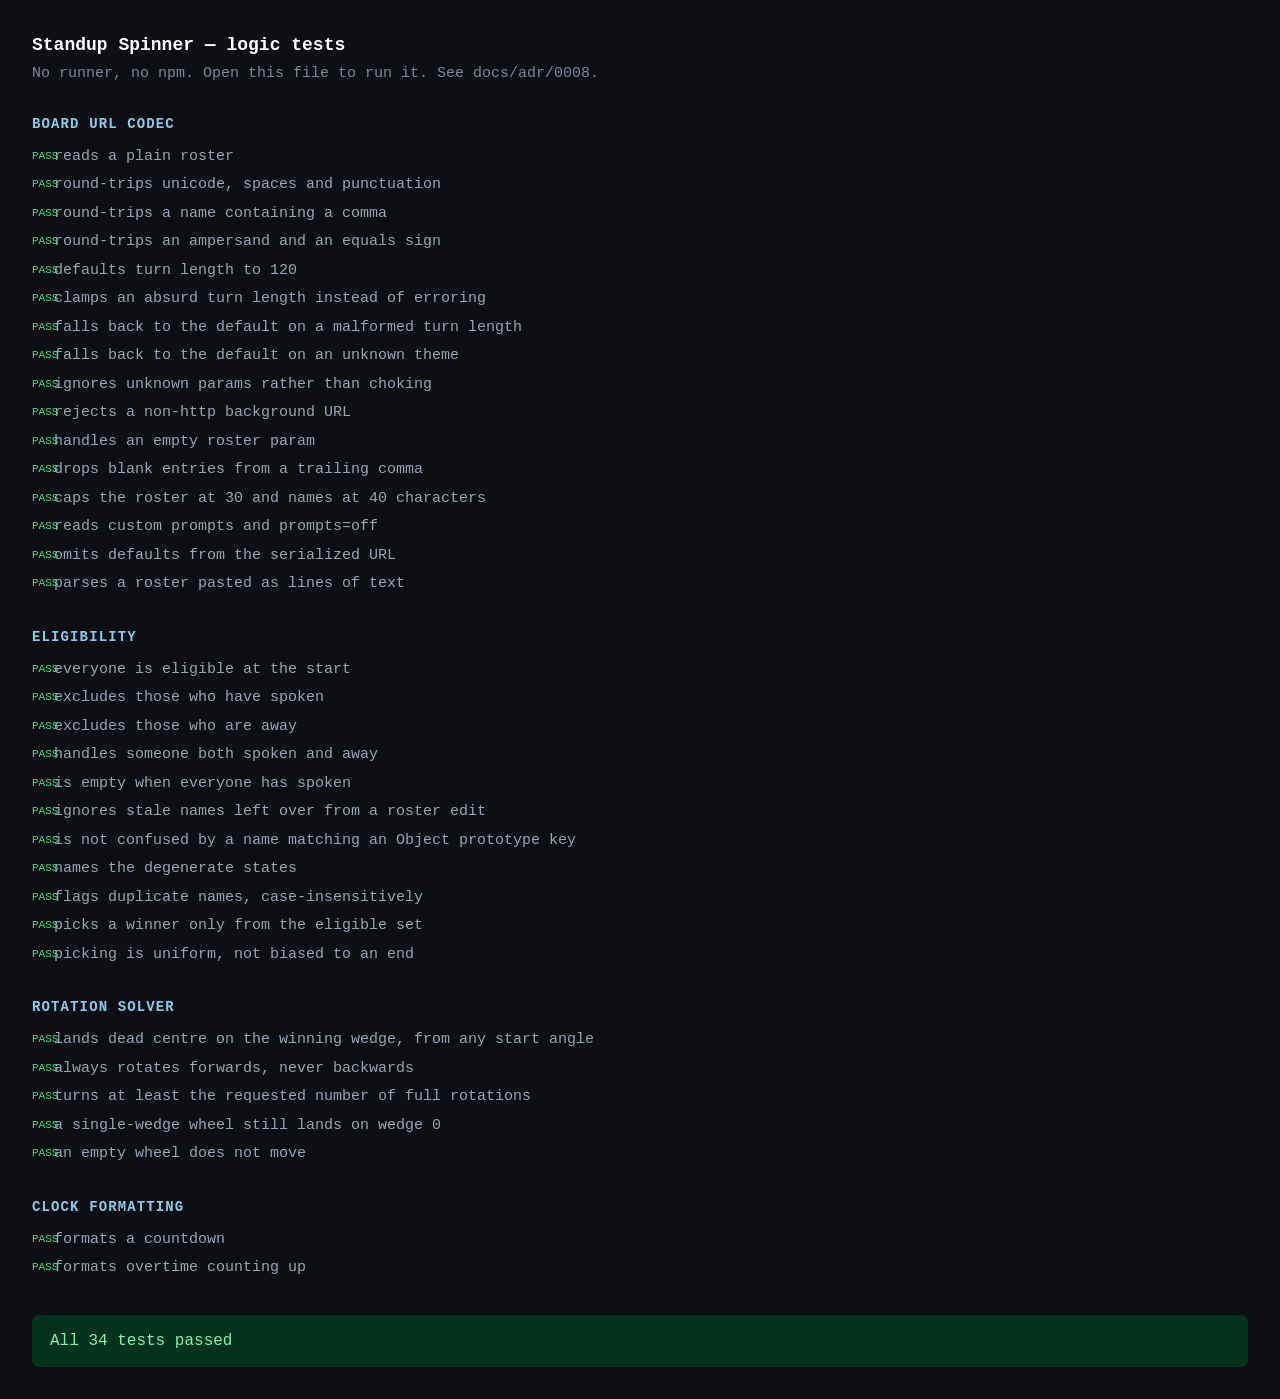
==== tests.html @ c81815bb "Domain model, decisions, wheel logic and canvas renderer CONTEXT.md and six ADRs capture the design " ====
<!DOCTYPE html>
<html lang="en">
<head>
<meta charset="utf-8">
<title>Standup Spinner — tests</title>
<style>
  body { font: 15px/1.5 ui-monospace, SFMono-Regular, Menlo, monospace;
         background: #0d0f14; color: #d7dce5; margin: 0; padding: 32px; }
  h1 { font-size: 18px; margin: 0 0 4px; color: #fff; }
  .sub { color: #7d879c; margin-bottom: 24px; }
  h2 { font-size: 14px; margin: 28px 0 8px; color: #8ecae6; text-transform: uppercase; letter-spacing: .08em; }
  .case { padding: 3px 0 3px 22px; position: relative; }
  .case::before { position: absolute; left: 0; }
  .pass::before { content: "PASS"; color: #4ade80; font-size: 11px; top: 5px; }
  .fail::before { content: "FAIL"; color: #f87171; font-size: 11px; top: 5px; }
  .pass { color: #9aa4b8; }
  .fail { color: #fca5a5; }
  .detail { color: #f87171; padding-left: 22px; font-size: 13px; }
  #summary { margin-top: 32px; padding: 14px 18px; border-radius: 8px; font-size: 16px; }
  .ok { background: #04331d; color: #86efac; }
  .bad { background: #3b0d0d; color: #fca5a5; }
</style>
</head>
<body>
<h1>Standup Spinner — logic tests</h1>
<div class="sub">No runner, no npm. Open this file to run it. See docs/adr/0008.</div>
<div id="out"></div>
<div id="summary"></div>

<script src="app.js"></script>
<script>
(function () {
  var S = window.Spinner;
  var out = document.getElementById('out');
  var passed = 0, failed = 0;

  function suite(name) {
    var h = document.createElement('h2');
    h.textContent = name;
    out.appendChild(h);
  }

  function test(name, fn) {
    var row = document.createElement('div');
    try {
      fn();
      row.className = 'case pass';
      row.textContent = name;
      passed++;
    } catch (err) {
      row.className = 'case fail';
      row.textContent = name;
      var detail = document.createElement('div');
      detail.className = 'detail';
      detail.textContent = err.message;
      out.appendChild(row);
      out.appendChild(detail);
      failed++;
      return;
    }
    out.appendChild(row);
  }

  function eq(actual, expected, note) {
    var a = JSON.stringify(actual), b = JSON.stringify(expected);
    if (a !== b) throw new Error((note ? note + ': ' : '') + 'expected ' + b + ', got ' + a);
  }

  function ok(value, note) {
    if (!value) throw new Error(note || 'expected truthy, got ' + JSON.stringify(value));
  }

  /* ---------------------------------------------------- the Board URL codec */
  suite('Board URL codec');

  test('reads a plain roster', function () {
    eq(S.parseBoard('?p=Ayesha,Tom,Jo').participants, ['Ayesha', 'Tom', 'Jo']);
  });

  test('round-trips unicode, spaces and punctuation', function () {
    var names = ['Zoë', 'Tom B.', '李雷', 'Ana-María', 'Jo 🎉'];
    var qs = S.serializeBoard({ participants: names });
    eq(S.parseBoard(qs).participants, names);
  });

  test('round-trips a name containing a comma', function () {
    var names = ['Smith, John', 'Jo'];
    eq(S.parseBoard(S.serializeBoard({ participants: names })).participants, names);
  });

  test('round-trips an ampersand and an equals sign', function () {
    var names = ['Tom & Jerry', 'a=b'];
    eq(S.parseBoard(S.serializeBoard({ participants: names })).participants, names);
  });

  test('defaults turn length to 120', function () {
    eq(S.parseBoard('?p=Jo').turnSeconds, 120);
  });

  test('clamps an absurd turn length instead of erroring', function () {
    eq(S.parseBoard('?p=Jo&t=99999').turnSeconds, 3600);
    eq(S.parseBoard('?p=Jo&t=2').turnSeconds, 15);
  });

  test('falls back to the default on a malformed turn length', function () {
    eq(S.parseBoard('?p=Jo&t=banana').turnSeconds, 120);
  });

  test('falls back to the default on an unknown theme', function () {
    eq(S.parseBoard('?p=Jo&theme=chartreuse').theme, 'showtime');
  });

  test('ignores unknown params rather than choking', function () {
    eq(S.parseBoard('?p=Jo&somethingNew=1&v=7').participants, ['Jo']);
  });

  test('rejects a non-http background URL', function () {
    eq(S.parseBoard('?p=Jo&bg=javascript%3Aalert(1)').background, '');
    eq(S.parseBoard('?p=Jo&bg=' + encodeURIComponent('https://x.test/a.png')).background,
       'https://x.test/a.png');
  });

  test('handles an empty roster param', function () {
    eq(S.parseBoard('?p=').participants, []);
    eq(S.parseBoard('').participants, []);
  });

  test('drops blank entries from a trailing comma', function () {
    eq(S.parseBoard('?p=Jo,,Tom,').participants, ['Jo', 'Tom']);
  });

  test('caps the roster at 30 and names at 40 characters', function () {
    var many = [];
    for (var i = 0; i < 40; i++) many.push('P' + i);
    eq(S.parseBoard(S.serializeBoard({ participants: many })).participants.length, 30);
    var long = new Array(80).join('x');
    eq(S.parseBoard(S.serializeBoard({ participants: [long] })).participants[0].length, 40);
  });

  test('reads custom prompts and prompts=off', function () {
    eq(S.parseBoard('?p=Jo&prompts=off').prompts, []);
    eq(S.parseBoard(S.serializeBoard({ participants: ['Jo'], prompts: ['Done', 'Next'] })).prompts,
       ['Done', 'Next']);
  });

  test('omits defaults from the serialized URL', function () {
    eq(S.serializeBoard({ participants: ['Jo'], turnSeconds: 120, theme: 'showtime',
                          prompts: S.DEFAULT_PROMPTS }), '?p=Jo');
  });

  test('parses a roster pasted as lines of text', function () {
    eq(S.parseRosterText('  Ayesha \n\nTom B.\n  \nJo\n'), ['Ayesha', 'Tom B.', 'Jo']);
  });

  /* ------------------------------------------------------------ eligibility */
  suite('Eligibility');

  test('everyone is eligible at the start', function () {
    eq(S.eligible(['A', 'B', 'C'], [], []), ['A', 'B', 'C']);
  });

  test('excludes those who have spoken', function () {
    eq(S.eligible(['A', 'B', 'C'], ['B'], []), ['A', 'C']);
  });

  test('excludes those who are away', function () {
    eq(S.eligible(['A', 'B', 'C'], [], ['C']), ['A', 'B']);
  });

  test('handles someone both spoken and away', function () {
    eq(S.eligible(['A', 'B'], ['A'], ['A']), ['B']);
  });

  test('is empty when everyone has spoken', function () {
    eq(S.eligible(['A', 'B'], ['A', 'B'], []), []);
  });

  test('ignores stale names left over from a roster edit', function () {
    eq(S.eligible(['A', 'B'], ['Removed'], ['AlsoGone']), ['A', 'B']);
  });

  test('is not confused by a name matching an Object prototype key', function () {
    eq(S.eligible(['constructor', 'toString', 'A'], ['toString'], []), ['constructor', 'A']);
  });

  test('names the degenerate states', function () {
    eq(S.rosterState([], [], []), 'setup');
    eq(S.rosterState(['A', 'B'], [], ['A', 'B']), 'all-away');
    eq(S.rosterState(['A', 'B'], ['A'], []), 'ready');
    eq(S.rosterState(['A', 'B'], ['A'], ['B']), 'complete');
    eq(S.rosterState(['A'], [], []), 'ready');
  });

  test('flags duplicate names, case-insensitively', function () {
    eq(S.findDuplicates(['Tom', 'Jo', 'tom']), ['tom']);
    eq(S.findDuplicates(['Tom', 'Jo']), []);
  });

  test('picks a winner only from the eligible set', function () {
    var pool = ['A', 'B', 'C'];
    for (var i = 0; i < 200; i++) ok(pool.indexOf(S.pickWinner(pool)) !== -1);
    eq(S.pickWinner([]), null);
  });

  test('picking is uniform, not biased to an end', function () {
    eq(S.pickWinner(['A', 'B', 'C'], function () { return 0; }), 'A');
    eq(S.pickWinner(['A', 'B', 'C'], function () { return 0.999999; }), 'C');
    eq(S.pickWinner(['A', 'B', 'C'], function () { return 0.5; }), 'B');
  });

  /* --------------------------------------------------------- rotation solver */
  suite('Rotation solver');

  test('lands dead centre on the winning wedge, from any start angle', function () {
    for (var count = 1; count <= 30; count++) {
      for (var idx = 0; idx < count; idx++) {
        for (var s = 0; s < 12; s++) {
          var start = (s / 12) * S.TAU * 3.7;
          var end = S.solveRotation(start, idx, count, 5);
          eq(S.wedgeAtPointer(end, count), idx,
             'count=' + count + ' idx=' + idx + ' start=' + start.toFixed(2));
        }
      }
    }
  });

  test('always rotates forwards, never backwards', function () {
    for (var i = 0; i < 50; i++) {
      var start = Math.random() * 100;
      ok(S.solveRotation(start, i % 8, 8, 4) > start);
    }
  });

  test('turns at least the requested number of full rotations', function () {
    var end = S.solveRotation(0, 3, 7, 5);
    ok(end >= 5 * S.TAU, 'expected at least 5 turns, got ' + (end / S.TAU).toFixed(2));
    ok(end < 6 * S.TAU, 'expected under 6 turns, got ' + (end / S.TAU).toFixed(2));
  });

  test('a single-wedge wheel still lands on wedge 0', function () {
    eq(S.wedgeAtPointer(S.solveRotation(1.234, 0, 1, 3), 1), 0);
  });

  test('an empty wheel does not move', function () {
    eq(S.solveRotation(2.5, 0, 0, 4), 2.5);
  });

  /* ------------------------------------------------------------------ clock */
  suite('Clock formatting');

  test('formats a countdown', function () {
    eq(S.formatRemaining(120), '2:00');
    eq(S.formatRemaining(65), '1:05');
    eq(S.formatRemaining(9), '0:09');
    eq(S.formatRemaining(0), '0:00');
  });

  test('formats overtime counting up', function () {
    eq(S.formatRemaining(-1), '+0:01');
    eq(S.formatRemaining(-75), '+1:15');
  });

  /* ---------------------------------------------------------------- summary */
  var summary = document.getElementById('summary');
  summary.className = failed ? 'bad' : 'ok';
  summary.textContent = failed
    ? failed + ' failed, ' + passed + ' passed'
    : 'All ' + passed + ' tests passed';
})();
</script>
</body>
</html>
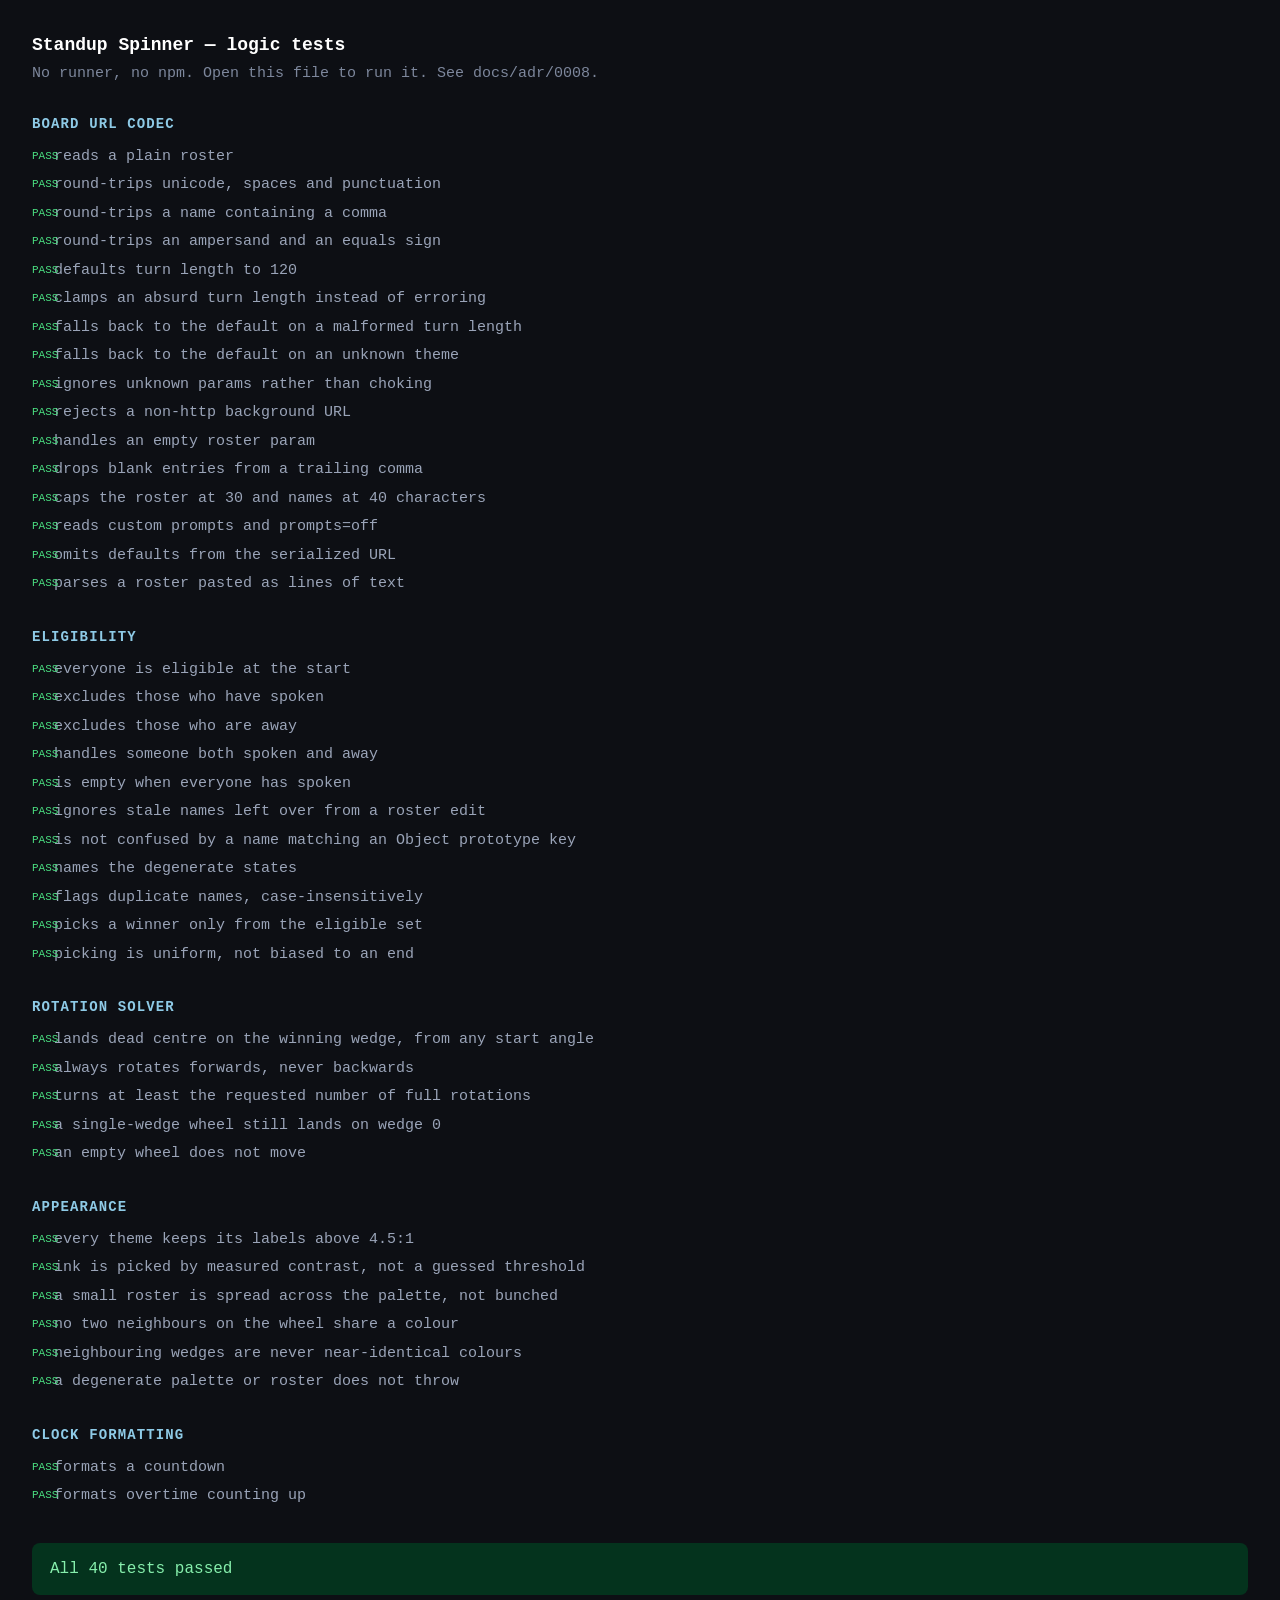
==== commit bfc9a7b5: "Theme picker, background field, sound, accessibility pass and favicon Themes and the background imag" ====
--- a/tests.html
+++ b/tests.html
@@ -245,6 +245,64 @@
     eq(S.solveRotation(2.5, 0, 0, 4), 2.5);
   });
 
+  /* ------------------------------------------------------------- appearance */
+  suite('Appearance');
+
+  test('every theme keeps its labels above 4.5:1', function () {
+    S.themeNames().forEach(function (name) {
+      S.theme(name).wedges.forEach(function (wedge) {
+        var ratio = S.contrastRatio(wedge, S.inkFor(wedge));
+        ok(ratio >= 4.5, name + ' wedge ' + wedge + ' is only ' + ratio.toFixed(2) + ':1');
+      });
+    });
+  });
+
+  test('ink is picked by measured contrast, not a guessed threshold', function () {
+    eq(S.inkFor('#ffffff'), '#161016');
+    eq(S.inkFor('#000000'), '#ffffff');
+    /* A mid-tone orange: white text on this is only 2.6:1. */
+    eq(S.inkFor('#e08d0b'), '#161016');
+  });
+
+  test('a small roster is spread across the palette, not bunched', function () {
+    eq(S.paletteIndex(0, 3, 6), 0);
+    eq(S.paletteIndex(1, 3, 6), 2);
+    eq(S.paletteIndex(2, 3, 6), 4);
+  });
+
+  test('no two neighbours on the wheel share a colour', function () {
+    for (var size = 1; size <= 30; size++) {
+      var colours = [];
+      for (var i = 0; i < size; i++) colours.push(S.paletteIndex(i, size, 6));
+      for (var j = 0; j < size; j++) {
+        var next = colours[(j + 1) % size];
+        if (size === 1) continue;
+        ok(colours[j] !== next,
+           'size ' + size + ': wedge ' + j + ' and ' + ((j + 1) % size) + ' are both ' + colours[j]);
+      }
+    }
+  });
+
+  test('neighbouring wedges are never near-identical colours', function () {
+    /* The wheel wraps, so a palette's first and last entries are neighbours.
+       Mono is deliberately low-contrast between wedges; everything else has
+       considerably more room than this floor. */
+    S.themeNames().forEach(function (name) {
+      var wedges = S.theme(name).wedges;
+      for (var i = 0; i < wedges.length; i++) {
+        var next = wedges[(i + 1) % wedges.length];
+        var apart = S.colourDistance(wedges[i], next);
+        ok(apart >= 90, name + ': ' + wedges[i] + ' and ' + next +
+           ' are only ' + apart.toFixed(0) + ' apart');
+      }
+    });
+  });
+
+  test('a degenerate palette or roster does not throw', function () {
+    eq(S.paletteIndex(0, 0, 6), 0);
+    eq(S.paletteIndex(3, 4, 0), 0);
+  });
+
   /* ------------------------------------------------------------------ clock */
   suite('Clock formatting');
 
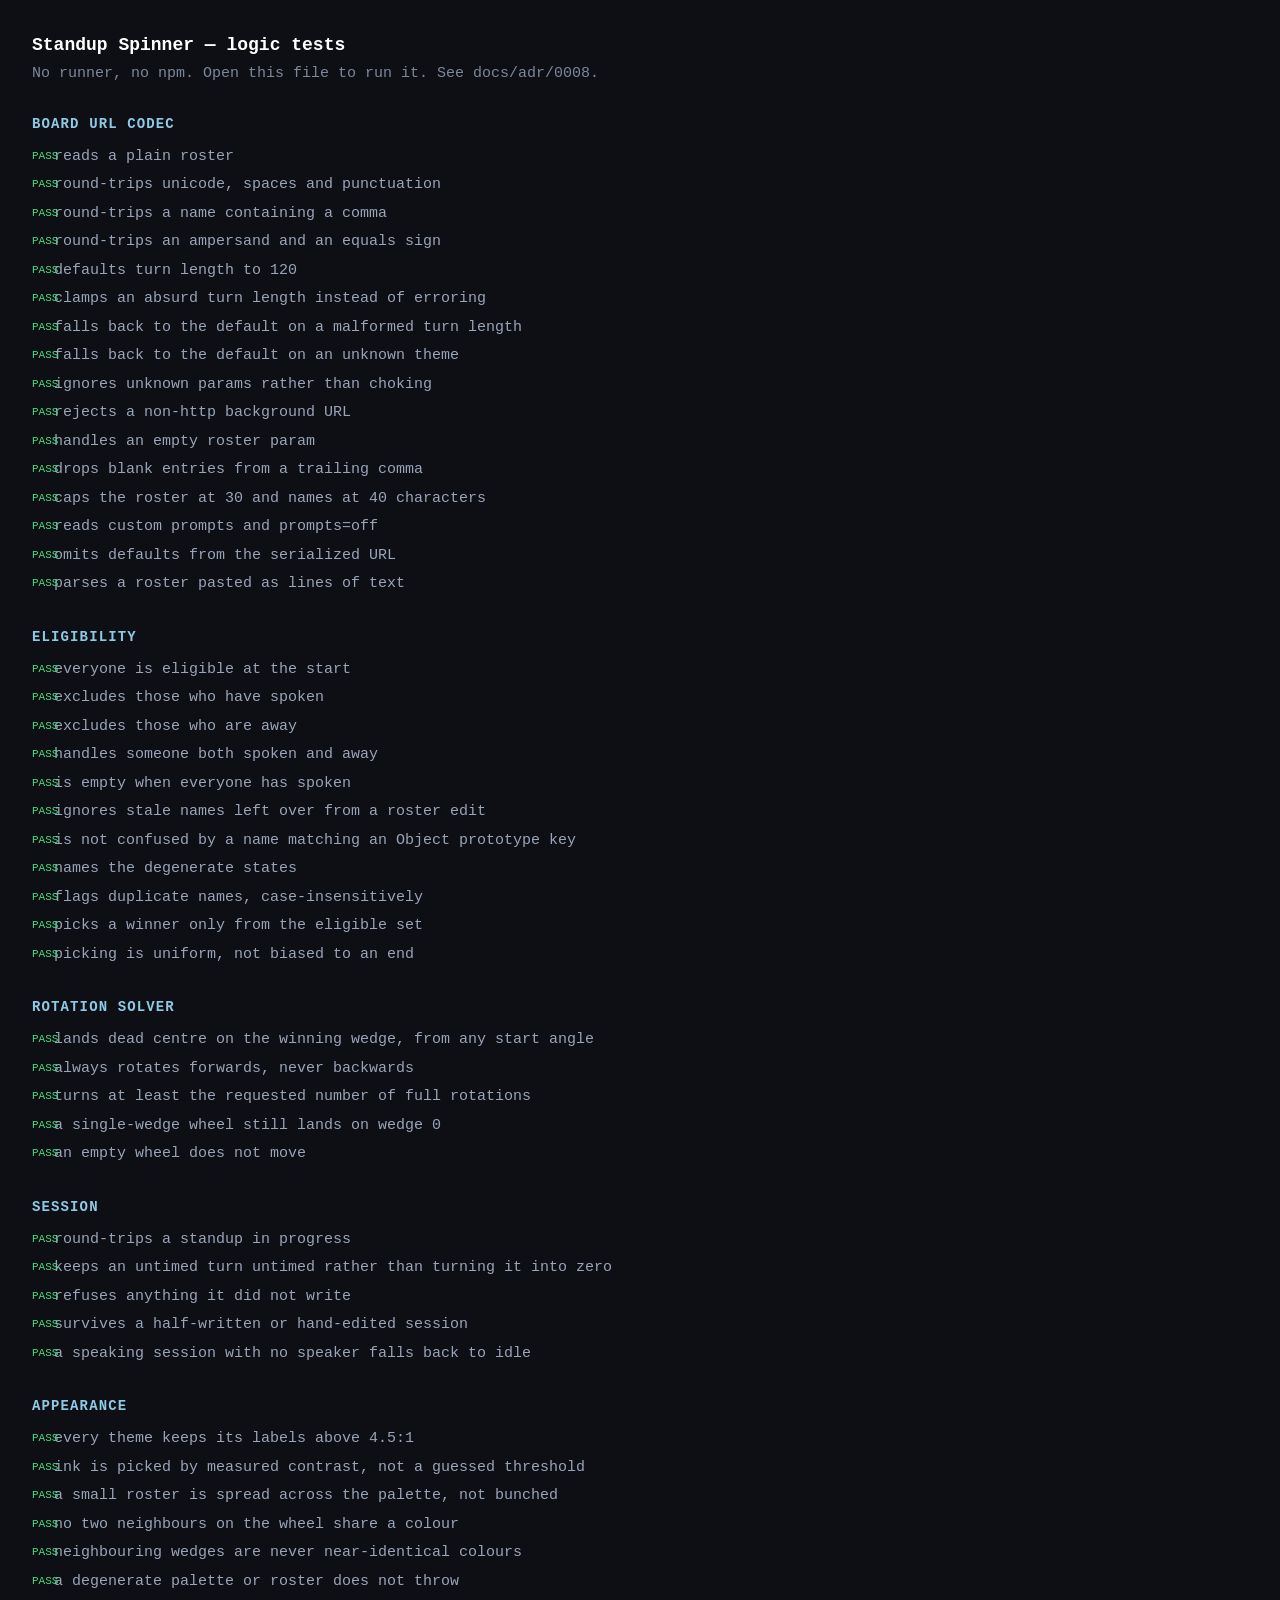
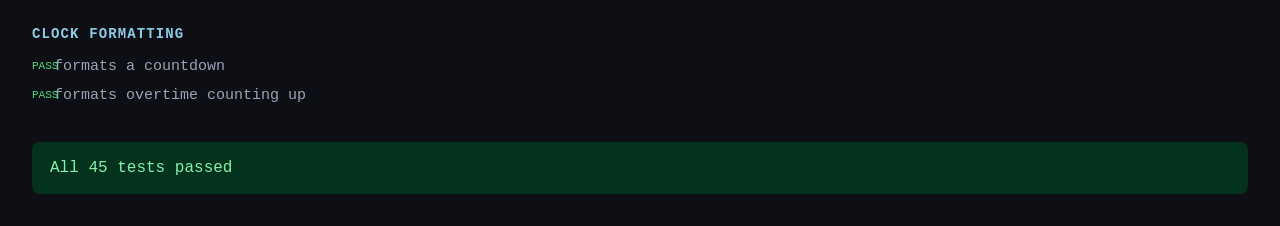
==== commit b5de4452: "Session persistence, and a README for whoever is handed the link ADR 0002 and CONTEXT.md both promis" ====
--- a/tests.html
+++ b/tests.html
@@ -245,6 +245,56 @@
     eq(S.solveRotation(2.5, 0, 0, 4), 2.5);
   });
 
+  /* ---------------------------------------------------------------- session */
+  suite('Session');
+
+  test('round-trips a standup in progress', function () {
+    var state = {
+      spoken: ['Ada', 'Grace'],
+      away: ['Hopper'],
+      speaker: 'Grace',
+      phase: 'speaking',
+      roundStartedAt: 1700000000000,
+      turns: [{ name: 'Ada', seconds: 74.2, overtime: false }],
+      timer: { running: true, since: 1700000000100, accumulated: 500, everStarted: true }
+    };
+    var back = S.unpackSession(JSON.stringify(S.packSession(state)));
+    eq(back.spoken, state.spoken);
+    eq(back.away, state.away);
+    eq(back.speaker, 'Grace');
+    eq(back.phase, 'speaking');
+    eq(back.turns, state.turns);
+    eq(back.timer, state.timer);
+  });
+
+  test('keeps an untimed turn untimed rather than turning it into zero', function () {
+    var packed = S.packSession({
+      spoken: [], away: [], speaker: null, phase: 'idle', roundStartedAt: null,
+      turns: [{ name: 'Ada', seconds: null, overtime: false }],
+      timer: {}
+    });
+    eq(S.unpackSession(JSON.stringify(packed)).turns[0].seconds, null);
+  });
+
+  test('refuses anything it did not write', function () {
+    eq(S.unpackSession('not json at all'), null);
+    eq(S.unpackSession('{"v":99,"spoken":["Ada"]}'), null);
+    eq(S.unpackSession(null), null);
+    eq(S.unpackSession('[]'), null);
+  });
+
+  test('survives a half-written or hand-edited session', function () {
+    var back = S.unpackSession('{"v":1,"spoken":"Ada","turns":[{"nope":1},null],"phase":"banana"}');
+    eq(back.spoken, []);
+    eq(back.turns, []);
+    eq(back.phase, 'idle');
+    eq(back.timer.accumulated, 0);
+  });
+
+  test('a speaking session with no speaker falls back to idle', function () {
+    eq(S.unpackSession('{"v":1,"phase":"speaking"}').phase, 'idle');
+  });
+
   /* ------------------------------------------------------------- appearance */
   suite('Appearance');
 
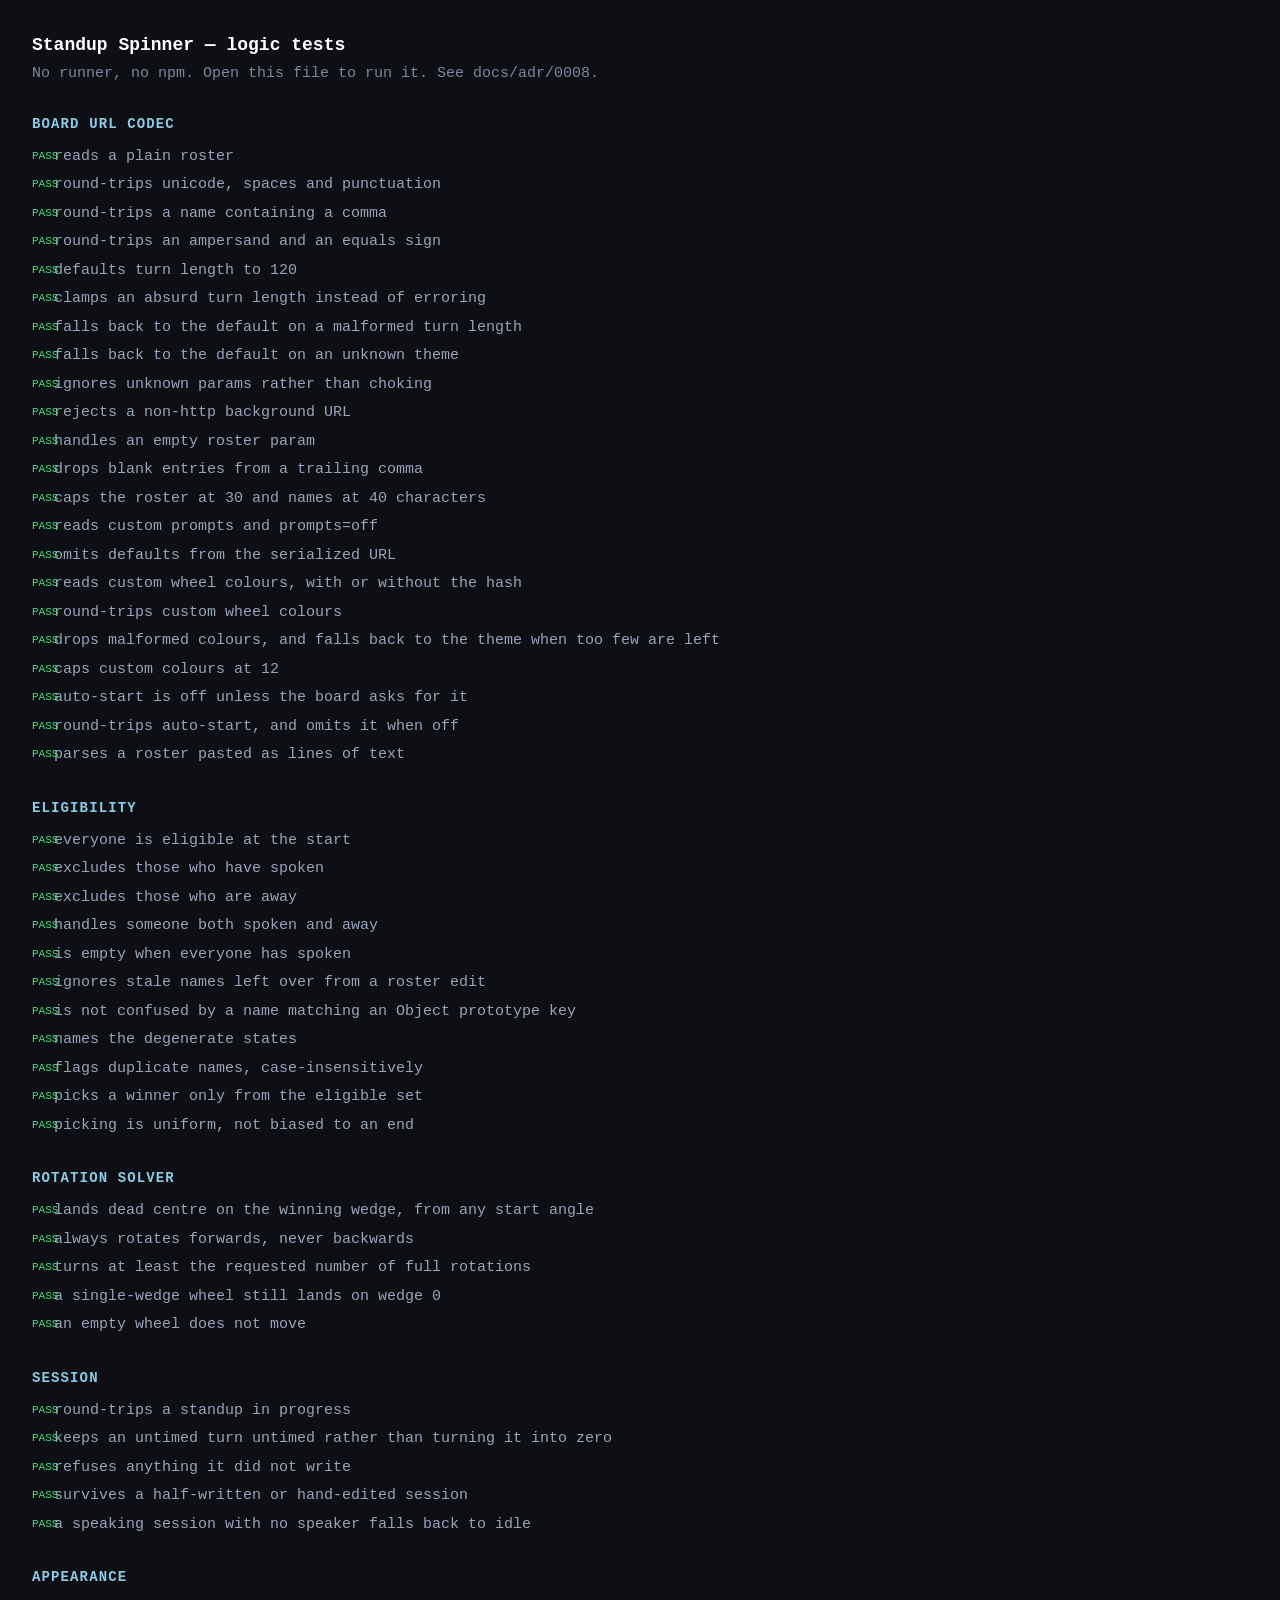
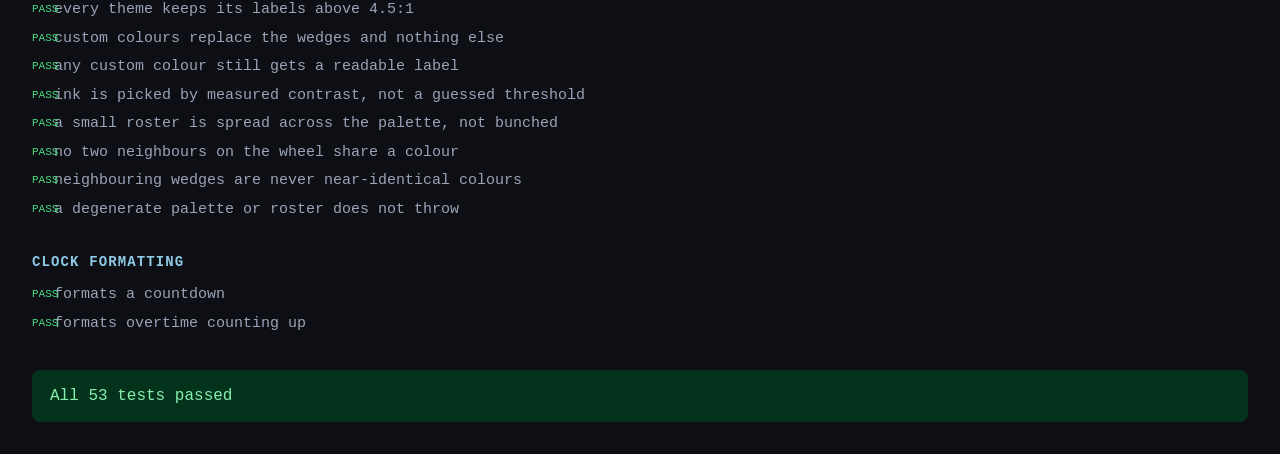
==== commit e61f5508: "Custom wheel colours, and a clock that can start itself A Board can now carry its own wedge colours " ====
--- a/tests.html
+++ b/tests.html
@@ -148,6 +148,46 @@
                           prompts: S.DEFAULT_PROMPTS }), '?p=Jo');
   });
 
+  test('reads custom wheel colours, with or without the hash', function () {
+    eq(S.parseBoard('?p=Jo&colors=c1121f,%23F2B705,0af').colours,
+       ['#c1121f', '#f2b705', '#00aaff']);
+  });
+
+  test('round-trips custom wheel colours', function () {
+    var colours = ['#112233', '#445566', '#778899'];
+    var qs = S.serializeBoard({ participants: ['Jo'], colours: colours });
+    eq(qs, '?p=Jo&colors=112233,445566,778899');
+    eq(S.parseBoard(qs).colours, colours);
+  });
+
+  test('drops malformed colours, and falls back to the theme when too few are left', function () {
+    eq(S.parseBoard('?p=Jo&colors=112233,banana,445566,12345').colours, ['#112233', '#445566']);
+    eq(S.parseBoard('?p=Jo&colors=112233,banana').colours, []);
+    eq(S.parseBoard('?p=Jo&colors=').colours, []);
+    eq(S.parseBoard('?p=Jo').colours, []);
+  });
+
+  test('caps custom colours at 12', function () {
+    var many = [];
+    for (var i = 0; i < 20; i++) many.push('0000' + (i + 16).toString(16));
+    eq(S.parseBoard('?p=Jo&colors=' + many.join(',')).colours.length, 12);
+  });
+
+  test('auto-start is off unless the board asks for it', function () {
+    eq(S.parseBoard('?p=Jo').autoStart, false);
+    eq(S.parseBoard('?p=Jo&autostart=on').autoStart, true);
+    eq(S.parseBoard('?p=Jo&autostart=1').autoStart, true);
+    eq(S.parseBoard('?p=Jo&autostart=off').autoStart, false);
+    eq(S.parseBoard('?p=Jo&autostart=banana').autoStart, false);
+    eq(S.parseBoard('?p=Jo&autostart').autoStart, false);
+  });
+
+  test('round-trips auto-start, and omits it when off', function () {
+    eq(S.serializeBoard({ participants: ['Jo'], autoStart: true }), '?p=Jo&autostart=on');
+    eq(S.serializeBoard({ participants: ['Jo'], autoStart: false }), '?p=Jo');
+    eq(S.parseBoard(S.serializeBoard({ participants: ['Jo'], autoStart: true })).autoStart, true);
+  });
+
   test('parses a roster pasted as lines of text', function () {
     eq(S.parseRosterText('  Ayesha \n\nTom B.\n  \nJo\n'), ['Ayesha', 'Tom B.', 'Jo']);
   });
@@ -307,6 +347,28 @@
     });
   });
 
+  test('custom colours replace the wedges and nothing else', function () {
+    var custom = S.palette({ theme: 'neon', colours: ['#112233', '#445566'] });
+    eq(custom.wedges, ['#112233', '#445566']);
+    eq(custom.accent, S.theme('neon').accent);
+    eq(custom.bg, S.theme('neon').bg);
+    eq(S.palette({ theme: 'neon', colours: [] }).wedges, S.theme('neon').wedges);
+    eq(S.palette({ theme: 'neon' }).wedges, S.theme('neon').wedges);
+    eq(S.theme('neon').wedges.length, 6, 'the theme itself is untouched');
+  });
+
+  test('any custom colour still gets a readable label', function () {
+    /* The worst case sits at the black/white crossover, a shade under the
+       4.5:1 the hand-made palettes are held to. */
+    for (var v = 0; v < 256; v++) {
+      var h = (v < 16 ? '0' : '') + v.toString(16);
+      ['#' + h + h + h, '#' + h + '0000', '#00' + h + '00', '#0000' + h].forEach(function (hex) {
+        var ratio = S.contrastRatio(hex, S.inkFor(hex));
+        ok(ratio >= 4.2, hex + ' is only ' + ratio.toFixed(2) + ':1');
+      });
+    }
+  });
+
   test('ink is picked by measured contrast, not a guessed threshold', function () {
     eq(S.inkFor('#ffffff'), '#161016');
     eq(S.inkFor('#000000'), '#ffffff');
